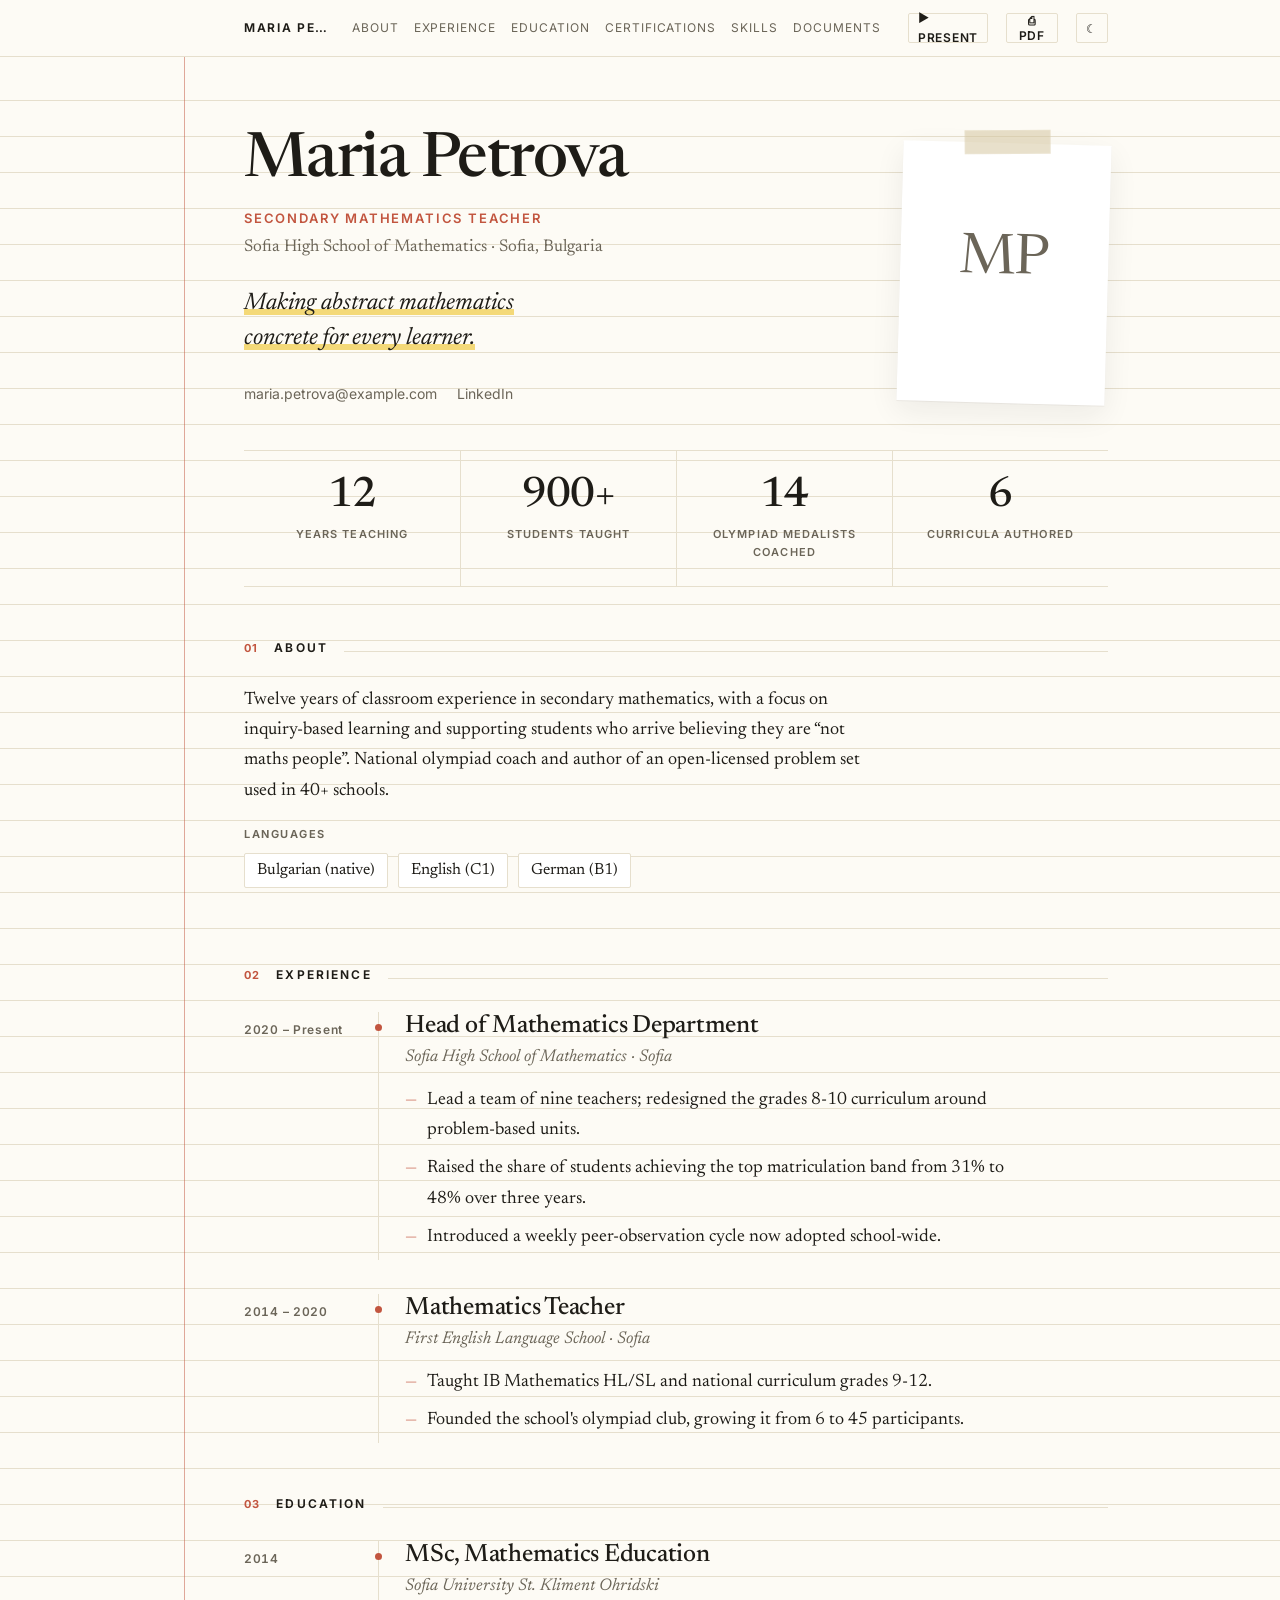
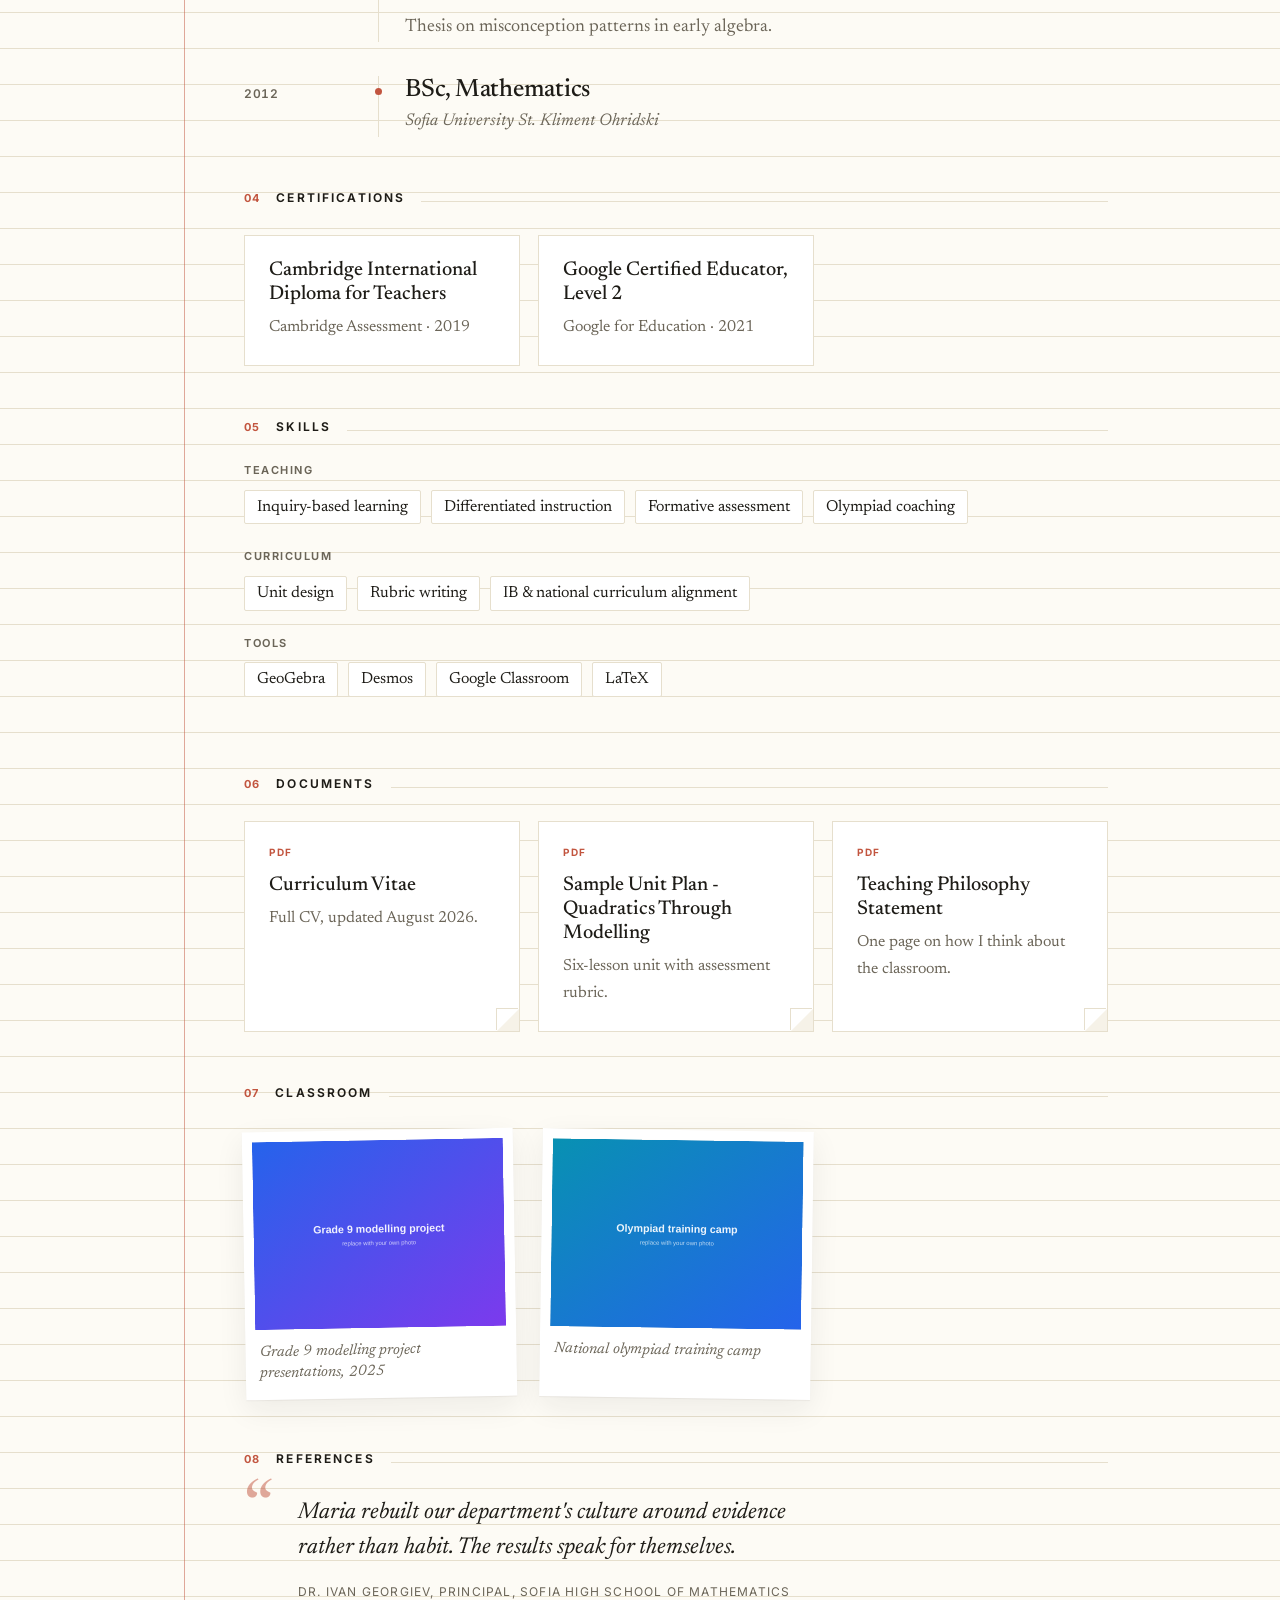
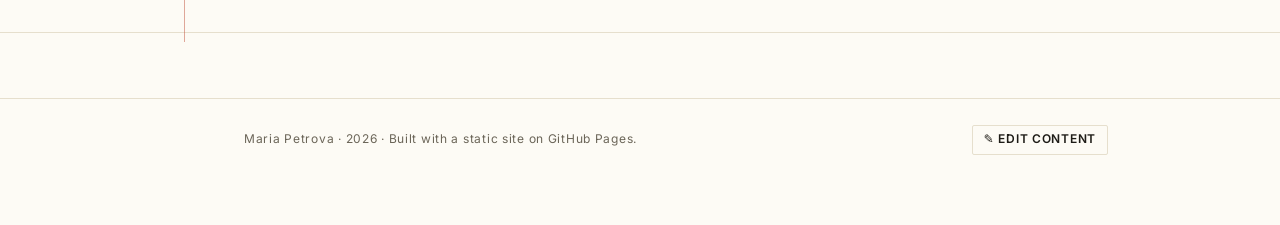
==== index.html @ be05e787 "Teaching portfolio: static site, deck, and content editor One JSON file (data/portfolio.json) drives" ====
<!doctype html>
<html lang="en">
<head>
  <meta charset="utf-8">
  <meta name="viewport" content="width=device-width, initial-scale=1">
  <title>Teaching Portfolio</title>
  <meta name="description" content="Professional teaching portfolio.">
  <link rel="preconnect" href="https://fonts.googleapis.com">
  <link rel="preconnect" href="https://fonts.gstatic.com" crossorigin>
  <link rel="stylesheet" href="https://fonts.googleapis.com/css2?family=Inter:wght@400;600;700&family=Newsreader:ital,opsz,wght@0,6..72,300..600;1,6..72,300..500&display=swap">
  <link rel="stylesheet" href="assets/css/style.css">
</head>
<body>
  <header class="topbar no-print">
    <div class="wrap">
      <span class="brand" id="brand">Portfolio</span>
      <nav id="nav"></nav>
      <a class="iconbtn" href="slides.html">▶ Present</a>
      <button class="iconbtn" id="print" type="button">⎙ PDF</button>
      <button class="iconbtn" id="theme" type="button" aria-label="Toggle theme">☾</button>
    </div>
  </header>

  <main id="main">
    <div class="hero" id="hero"></div>
    <div id="stats"></div>
    <div id="sections"></div>
  </main>

  <footer>
    <div class="wrap">
      <span id="footer-note"></span>
      <a class="iconbtn no-print" href="editor.html">✎ Edit content</a>
    </div>
  </footer>

  <script src="assets/js/data.js"></script>
  <script src="assets/js/portfolio.js"></script>
</body>
</html>
---- assets/css/style.css ----
/* ============================================================
   "Exercise book" — the visual language of a teacher's own
   materials: ruled paper, a red margin line, marginalia, and
   photographs taped in. Dark mode is the chalkboard.
   ============================================================ */

:root {
  --paper:      #fdfbf5;
  --paper-2:    #f6f2e8;
  --card:       #ffffff;
  --ink:        #1e1c17;
  --ink-soft:   #6b6558;
  --rule:       #e6dfcd;          /* faint horizontal ruling   */
  --margin:     #c2553f;          /* the red margin line       */
  --accent:     var(--user-accent, #1f5c4c);  /* pine green, for links */
  --marker:     #f6dd7d;          /* highlighter pen           */
  --marker-mix: multiply;
  --tape:       rgba(214, 199, 160, .55);
  --shadow:     0 1px 1px rgba(30, 28, 23, .05), 0 10px 30px rgba(30, 28, 23, .07);
  --maxw: 1000px;
  --gutter: 104px;   /* text starts right of the margin line */
  --rulex: 44px;     /* where the margin line sits inside the sheet */
  --serif: "Newsreader", Georgia, "Iowan Old Style", "Times New Roman", serif;
  --sans:  "Inter", ui-sans-serif, system-ui, -apple-system, "Segoe UI", Roboto, sans-serif;
}

@media (prefers-color-scheme: dark) {
  :root:not([data-theme="light"]) {
    --paper:    #191d1b;
    --paper-2:  #141816;
    --card:     #1f2422;
    --ink:      #ece7dc;
    --ink-soft: #9c9b90;
    --rule:     #2c3431;
    --margin:   #d4715c;
    --accent:   #7fc4ac;
    --marker:   #6b6132;
    --marker-mix: screen;
    --tape:     rgba(255, 255, 255, .08);
    --shadow:   0 1px 1px rgba(0, 0, 0, .4), 0 12px 34px rgba(0, 0, 0, .35);
  }
}

[data-theme="dark"] {
  --paper:    #191d1b;
  --paper-2:  #141816;
  --card:     #1f2422;
  --ink:      #ece7dc;
  --ink-soft: #9c9b90;
  --rule:     #2c3431;
  --margin:   #d4715c;
  --accent:   #7fc4ac;
  --marker:   #6b6132;
  --marker-mix: screen;
  --tape:     rgba(255, 255, 255, .08);
  --shadow:   0 1px 1px rgba(0, 0, 0, .4), 0 12px 34px rgba(0, 0, 0, .35);
}

/* ---------- base ---------- */
* { box-sizing: border-box; }
html { scroll-behavior: smooth; }
body {
  margin: 0;
  background: var(--paper);
  color: var(--ink);
  font-family: var(--serif);
  font-size: 18px;
  line-height: 1.68;
  -webkit-font-smoothing: antialiased;
}
h1, h2, h3 { margin: 0; line-height: 1.2; font-weight: 600; }
img { max-width: 100%; display: block; }

a {
  color: var(--ink);
  text-decoration: none;
  background-image: linear-gradient(var(--accent), var(--accent));
  background-size: 100% 1px;
  background-repeat: no-repeat;
  background-position: 0 100%;
  padding-bottom: 1px;
}
a:hover { background-size: 100% 2px; color: var(--accent); }

.wrap { max-width: var(--maxw); margin: 0 auto; padding: 0 32px 0 var(--gutter); }

/* small-caps label used for every piece of chrome */
.label {
  font-family: var(--sans);
  font-size: 11px; font-weight: 600;
  letter-spacing: .16em; text-transform: uppercase;
  color: var(--ink-soft);
}

/* ---------- the page is a sheet of ruled paper ---------- */
#main {
  position: relative;
  background-image: repeating-linear-gradient(
    to bottom, transparent, transparent 35px, var(--rule) 35px, var(--rule) 36px);
  background-position: 0 8px;
}
/* the red margin line, only where there is room for a margin */
#main::before {
  content: ""; position: absolute; top: 0; bottom: 0;
  left: calc(50% - var(--maxw) / 2 + var(--rulex));
  width: 1px; background: var(--margin); opacity: .5;
}
/* Once the sheet fills the window the line is measured from the window edge. */
@media (max-width: 1064px) {
  :root { --gutter: 76px; --rulex: 26px; }
  #main::before { left: var(--rulex); }
}
@media (max-width: 720px) {
  :root { --gutter: 22px; }
  #main::before { display: none; }
}

/* ---------- top bar ---------- */
.topbar {
  position: sticky; top: 0; z-index: 20;
  background: color-mix(in srgb, var(--paper) 90%, transparent);
  backdrop-filter: saturate(160%) blur(8px);
  border-bottom: 1px solid var(--rule);
}
.topbar .wrap { display: flex; align-items: center; gap: 18px; height: 56px; }
.topbar .brand {
  font-family: var(--sans); font-size: 12px; font-weight: 650;
  letter-spacing: .14em; text-transform: uppercase;
  margin-right: auto; white-space: nowrap; overflow: hidden; text-overflow: ellipsis;
}
.topbar nav { display: flex; gap: 15px; flex-wrap: nowrap; min-width: 0; overflow: hidden; }
.topbar nav a {
  font-family: var(--sans); font-size: 12px; letter-spacing: .08em;
  text-transform: uppercase; color: var(--ink-soft);
  background: none; padding: 0;
}
.topbar nav a:hover { color: var(--ink); box-shadow: inset 0 -1px 0 var(--margin); }

.iconbtn {
  font-family: var(--sans); font-size: 12px; letter-spacing: .06em;
  text-transform: uppercase; font-weight: 600;
  color: var(--ink); background: transparent;
  border: 1px solid var(--rule); border-radius: 2px;
  height: 30px; min-width: 30px; padding: 0 11px;
  cursor: pointer; display: inline-flex; align-items: center; justify-content: center; gap: 6px;
}
.iconbtn:hover { border-color: var(--margin); color: var(--margin); background: transparent; }

/* ---------- hero ---------- */
.hero { padding: 72px 0 44px; }
.hero-grid { display: grid; grid-template-columns: 1fr 208px; gap: 48px; align-items: start; }

/* the photograph is taped onto the page */
.taped { position: relative; margin-top: 14px; transform: rotate(1.6deg); }
.taped::before {
  content: ""; position: absolute; top: -13px; left: 50%; transform: translateX(-50%) rotate(-2deg);
  width: 86px; height: 24px; background: var(--tape);
  box-shadow: inset 0 0 0 1px rgba(255, 255, 255, .12);
}
.taped img, .taped .placeholder {
  width: 100%; aspect-ratio: 4/5; object-fit: cover;
  background: var(--card); padding: 9px 9px 34px;
  box-shadow: var(--shadow);
}
.taped .placeholder {
  display: grid; place-items: center;
  font-family: var(--serif); font-size: 56px; color: var(--ink-soft);
}

.hero h1 {
  font-size: clamp(40px, 6vw, 62px); font-weight: 500;
  letter-spacing: -.02em; line-height: 1.05;
}
.hero .role {
  font-family: var(--sans); font-size: 13px; font-weight: 600;
  letter-spacing: .14em; text-transform: uppercase;
  color: var(--margin); margin-top: 14px;
}
.hero .meta { color: var(--ink-soft); font-size: 17px; margin-top: 4px; }
.hero .tagline {
  font-size: 24px; font-style: italic; line-height: 1.45;
  margin: 24px 0 0; max-width: 26ch;
}
.hero .tagline em, .marker {
  font-style: inherit;
  background: linear-gradient(var(--marker), var(--marker));
  background-size: 100% .62em; background-repeat: no-repeat; background-position: 0 .72em;
  mix-blend-mode: var(--marker-mix);
}
.hero .contact { display: flex; flex-wrap: wrap; gap: 8px 20px; margin-top: 26px; }
.chip { font-family: var(--sans); font-size: 14px; color: var(--ink-soft); background: none; padding: 0; }
.chip:hover { color: var(--accent); box-shadow: inset 0 -1px 0 var(--accent); }

/* ---------- gradebook numbers ---------- */
.stats {
  display: grid; grid-template-columns: repeat(auto-fit, minmax(150px, 1fr));
  gap: 0; border-top: 1px solid var(--rule); border-bottom: 1px solid var(--rule);
  margin-bottom: 8px;
}
.stat { padding: 24px 18px; text-align: center; border-left: 1px solid var(--rule); }
.stat:first-child { border-left: 0; }
.stat b {
  display: block; font-size: 42px; font-weight: 500; line-height: 1;
  font-variant-numeric: lining-nums; letter-spacing: -.02em;
}
.stat span {
  display: block; margin-top: 8px;
  font-family: var(--sans); font-size: 11px; font-weight: 600;
  letter-spacing: .1em; text-transform: uppercase; color: var(--ink-soft);
}

/* ---------- sections, numbered like a syllabus ---------- */
section { padding: 46px 0 8px; }
h2.sec { display: flex; align-items: baseline; gap: 16px; margin-bottom: 30px; }
h2.sec .num {
  font-family: var(--sans); font-size: 11px; font-weight: 700;
  letter-spacing: .1em; color: var(--margin);
}
h2.sec .lbl {
  font-family: var(--sans); font-size: 12px; font-weight: 650;
  letter-spacing: .18em; text-transform: uppercase; color: var(--ink);
}
h2.sec::after { content: ""; flex: 1; height: 1px; background: var(--rule); }

.prose p { margin: 0 0 16px; max-width: 62ch; }

/* ---------- timeline ---------- */
.timeline { display: grid; gap: 34px; }
.entry { display: grid; grid-template-columns: 108px 1fr; gap: 26px; }
.entry .when {
  font-family: var(--sans); font-size: 12px; font-weight: 600; letter-spacing: .06em;
  color: var(--ink-soft); padding-top: 8px; font-variant-numeric: tabular-nums;
}
.entry .what { border-left: 1px solid var(--rule); padding-left: 26px; position: relative; }
.entry .what::before {
  content: ""; position: absolute; left: -4px; top: 12px;
  width: 7px; height: 7px; border-radius: 50%; background: var(--margin);
}
.entry h3 { font-size: 25px; font-weight: 500; letter-spacing: -.01em; }
.entry .org { font-style: italic; color: var(--ink-soft); font-size: 17px; margin-top: 2px; }
.entry ul { margin: 12px 0 0; padding-left: 0; list-style: none; }
.entry li { position: relative; padding-left: 22px; margin-bottom: 8px; max-width: 60ch; }
.entry li::before {
  content: "—"; position: absolute; left: 0; color: var(--margin); opacity: .75;
}

/* ---------- cards: handouts with a folded corner ---------- */
.cards { display: grid; grid-template-columns: repeat(auto-fill, minmax(258px, 1fr)); gap: 18px; }
.card {
  position: relative; display: block; padding: 22px 24px 24px;
  background: var(--card); border: 1px solid var(--rule);
  box-shadow: none; transition: transform .18s ease, box-shadow .18s ease;
}
a.card { background-image: none; }
a.card:hover { transform: translateY(-3px); box-shadow: var(--shadow); color: inherit; }
a.card::after {
  content: ""; position: absolute; right: 0; bottom: 0;
  border: 11px solid transparent;
  border-right-color: var(--paper-2); border-bottom-color: var(--paper-2);
  box-shadow: -1px -1px 0 var(--rule);
}
.card h3 { font-size: 20px; font-weight: 500; }
.card p { margin: 8px 0 0; color: var(--ink-soft); font-size: 16px; }
.card .tag {
  display: block; margin-bottom: 12px;
  font-family: var(--sans); font-size: 10px; font-weight: 700;
  letter-spacing: .16em; text-transform: uppercase; color: var(--margin);
}

/* ---------- skills: index-card tags ---------- */
.skillgroup { margin-bottom: 26px; }
.skillgroup h3 {
  font-family: var(--sans); font-size: 11px; font-weight: 650;
  letter-spacing: .14em; text-transform: uppercase; color: var(--ink-soft);
  margin-bottom: 12px;
}
.pills { display: flex; flex-wrap: wrap; gap: 8px 10px; }
.pill {
  font-size: 16px; padding: 3px 12px;
  border: 1px solid var(--rule); border-radius: 2px; background: var(--card);
}

/* ---------- gallery: photographs on the page ---------- */
.gallery { display: grid; grid-template-columns: repeat(auto-fill, minmax(250px, 1fr)); gap: 34px 26px; }
.gallery figure { margin: 0; background: var(--card); padding: 10px 10px 0; box-shadow: var(--shadow); }
.gallery figure:nth-child(odd)  { transform: rotate(-1deg); }
.gallery figure:nth-child(even) { transform: rotate(.8deg); }
.gallery img { aspect-ratio: 4/3; object-fit: cover; width: 100%; background: var(--paper-2); }
.gallery figcaption {
  font-size: 15px; font-style: italic; color: var(--ink-soft);
  padding: 12px 4px 16px; line-height: 1.4;
}

/* ---------- pull quote ---------- */
blockquote { margin: 0 0 26px; padding-left: 54px; position: relative; max-width: 60ch; }
blockquote::before {
  content: "“"; position: absolute; left: 0; top: -18px;
  font-size: 74px; line-height: 1; color: var(--margin); opacity: .5;
}
blockquote p { font-size: 23px; font-style: italic; line-height: 1.5; margin: 0 0 12px; }
blockquote cite {
  font-style: normal; font-family: var(--sans); font-size: 12px;
  letter-spacing: .1em; text-transform: uppercase; color: var(--ink-soft);
}

/* ---------- footer ---------- */
footer { border-top: 1px solid var(--rule); margin-top: 56px; padding: 26px 0 70px; }
footer .wrap {
  display: flex; flex-wrap: wrap; gap: 14px; align-items: center; justify-content: space-between;
  font-family: var(--sans); font-size: 12px; letter-spacing: .06em; color: var(--ink-soft);
}

.status { padding: 90px 32px; text-align: center; color: var(--ink-soft); max-width: 60ch; margin: 0 auto; }
.status code { font-family: ui-monospace, Menlo, monospace; font-size: .9em; background: var(--paper-2); padding: 2px 6px; }

/* ---------- responsive ---------- */
@media (max-width: 1010px) { .topbar nav { display: none; } }
@media (max-width: 760px) {
  body { font-size: 17px; }
  .hero-grid { grid-template-columns: 1fr; gap: 30px; }
  .taped { max-width: 210px; }
  .entry { grid-template-columns: 1fr; gap: 8px; }
  .entry .what { border-left: 0; padding-left: 0; }
  .entry .what::before { display: none; }
  .wrap { padding: 0 22px; }
  .taped { margin-left: 0; }
}

/* ---------- print ---------- */
@media print {
  :root {
    --paper: #fff; --paper-2: #fff; --card: #fff; --ink: #000; --ink-soft: #444;
    --rule: #ccc; --margin: #999; --shadow: none; --tape: transparent;
  }
  .topbar, .gallery, footer .iconbtn, .no-print { display: none !important; }
  body { font-size: 10.5pt; }
  #main { background-image: none; }
  #main::before { display: none; }
  .taped { transform: none; }
  section { page-break-inside: avoid; padding: 14px 0; }
  .wrap { max-width: none; padding: 0; }
}
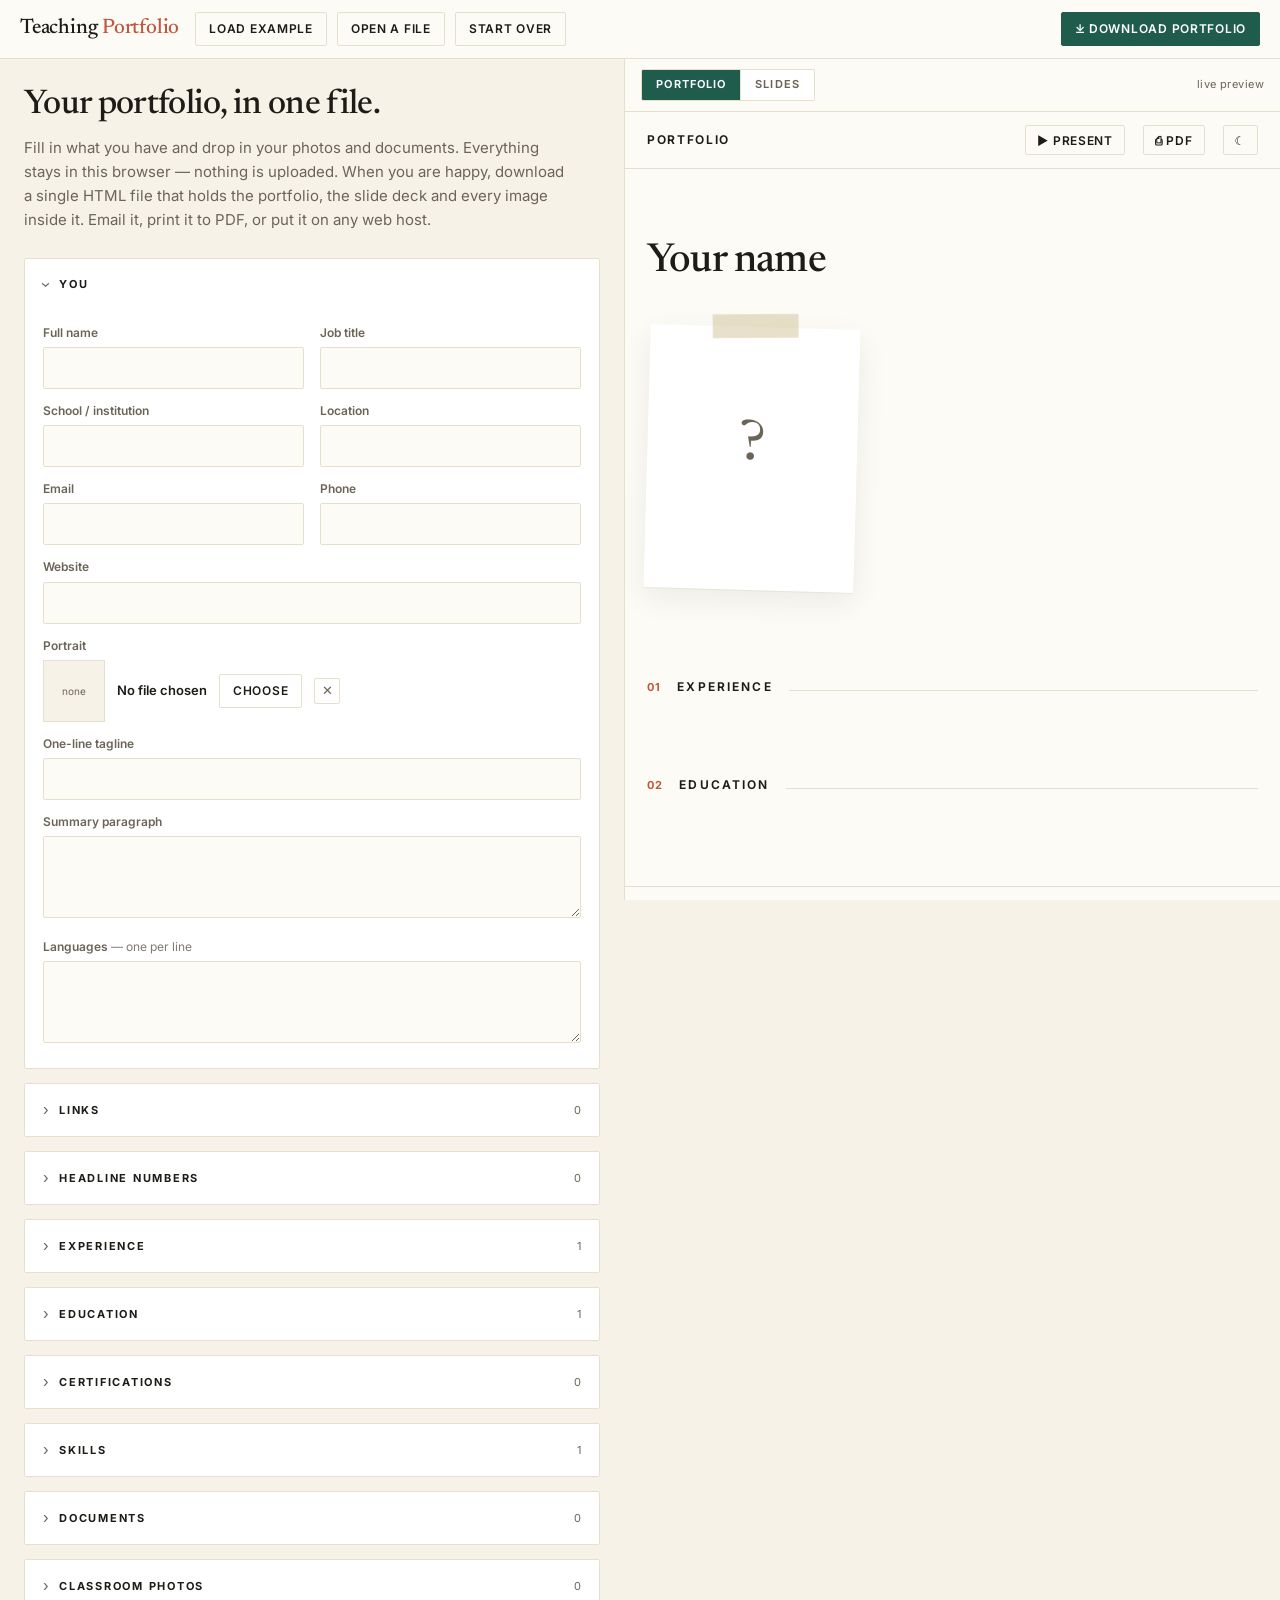
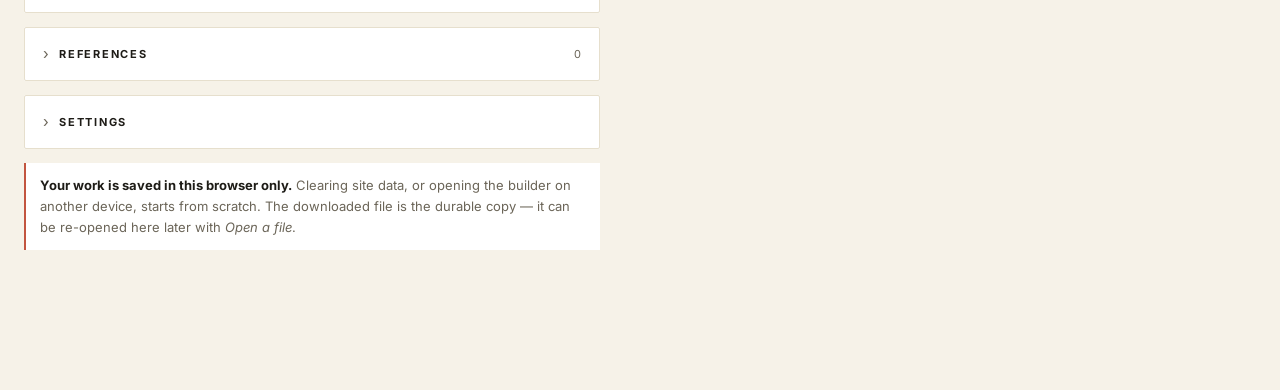
==== commit a899784d: "Turn the site into the builder: files in, one portfolio file out The repository used to hold one tea" ====
--- a/index.html
+++ b/index.html
@@ -3,38 +3,60 @@
 <head>
   <meta charset="utf-8">
   <meta name="viewport" content="width=device-width, initial-scale=1">
-  <title>Teaching Portfolio</title>
-  <meta name="description" content="Professional teaching portfolio.">
+  <title>Teaching Portfolio Builder</title>
+  <meta name="description" content="Enter your details, drop in your photos and documents, and download a finished teaching portfolio as one file. Nothing is uploaded anywhere.">
   <link rel="preconnect" href="https://fonts.googleapis.com">
   <link rel="preconnect" href="https://fonts.gstatic.com" crossorigin>
   <link rel="stylesheet" href="https://fonts.googleapis.com/css2?family=Inter:wght@400;600;700&family=Newsreader:ital,opsz,wght@0,6..72,300..600;1,6..72,300..500&display=swap">
-  <link rel="stylesheet" href="assets/css/style.css">
+  <link rel="stylesheet" href="assets/css/app.css">
 </head>
 <body>
-  <header class="topbar no-print">
-    <div class="wrap">
-      <span class="brand" id="brand">Portfolio</span>
-      <nav id="nav"></nav>
-      <a class="iconbtn" href="slides.html">▶ Present</a>
-      <button class="iconbtn" id="print" type="button">⎙ PDF</button>
-      <button class="iconbtn" id="theme" type="button" aria-label="Toggle theme">☾</button>
+
+<header class="appbar">
+  <span class="logo">Teaching <b>Portfolio</b></span>
+  <button class="btn ghost" id="example" type="button">Load example</button>
+  <label class="btn ghost" style="margin:0">
+    Open a file<input type="file" id="open" accept=".html,text/html" hidden>
+  </label>
+  <button class="btn ghost" id="reset" type="button">Start over</button>
+  <span class="spacer"></span>
+  <span class="size" id="size"></span>
+  <button class="btn primary" id="download" type="button">⤓ Download portfolio</button>
+</header>
+
+<div class="shell">
+  <div class="pane-form">
+    <div class="intro">
+      <h1>Your portfolio, in one file.</h1>
+      <p>Fill in what you have and drop in your photos and documents. Everything stays in this
+      browser — nothing is uploaded. When you are happy, download a single HTML file that holds
+      the portfolio, the slide deck and every image inside it. Email it, print it to PDF, or put
+      it on any web host.</p>
     </div>
-  </header>
+    <div id="form"></div>
+    <div class="warn">
+      <b>Your work is saved in this browser only.</b> Clearing site data, or opening the builder on
+      another device, starts from scratch. The downloaded file is the durable copy — it can be
+      re-opened here later with <em>Open a file</em>.
+    </div>
+  </div>
 
-  <main id="main">
-    <div class="hero" id="hero"></div>
-    <div id="stats"></div>
-    <div id="sections"></div>
-  </main>
+  <div class="pane-view">
+    <div class="view-head">
+      <div class="tabs" role="tablist">
+        <button id="tab-portfolio" role="tab" aria-selected="true" type="button">Portfolio</button>
+        <button id="tab-slides" role="tab" aria-selected="false" type="button">Slides</button>
+      </div>
+      <span class="note" id="viewnote">live preview</span>
+    </div>
+    <iframe id="preview" title="Portfolio preview"></iframe>
+  </div>
+</div>
 
-  <footer>
-    <div class="wrap">
-      <span id="footer-note"></span>
-      <a class="iconbtn no-print" href="editor.html">✎ Edit content</a>
-    </div>
-  </footer>
+<div class="toast" id="toast"></div>
 
-  <script src="assets/js/data.js"></script>
-  <script src="assets/js/portfolio.js"></script>
+<script src="assets/js/media.js"></script>
+<script src="assets/js/render.js"></script>
+<script src="assets/js/app.js"></script>
 </body>
 </html>
--- a/assets/css/app.css
+++ b/assets/css/app.css
@@ -0,0 +1,163 @@
+/* The builder's own chrome. The portfolio itself is styled by viewer.css
+   and rendered inside an iframe, so the two never collide. */
+
+:root {
+  --paper:    #fdfbf5;
+  --paper-2:  #f6f2e8;
+  --card:     #ffffff;
+  --ink:      #1e1c17;
+  --ink-soft: #6b6558;
+  --rule:     #e6dfcd;
+  --margin:   #c2553f;
+  --accent:   #1f5c4c;
+  --shadow:   0 1px 1px rgba(30,28,23,.05), 0 10px 30px rgba(30,28,23,.07);
+  --serif: "Newsreader", Georgia, "Times New Roman", serif;
+  --sans:  "Inter", ui-sans-serif, system-ui, -apple-system, "Segoe UI", Roboto, sans-serif;
+}
+
+* { box-sizing: border-box; }
+body {
+  margin: 0; background: var(--paper-2); color: var(--ink);
+  font-family: var(--sans); font-size: 15px; line-height: 1.6;
+  -webkit-font-smoothing: antialiased;
+}
+h1, h2, h3 { margin: 0; line-height: 1.2; }
+button, input, textarea { font: inherit; color: inherit; }
+
+/* ---------- top bar ---------- */
+.appbar {
+  position: sticky; top: 0; z-index: 30;
+  display: flex; align-items: center; gap: 10px;
+  padding: 12px 20px; background: var(--paper);
+  border-bottom: 1px solid var(--rule);
+}
+.appbar .logo {
+  font-family: var(--serif); font-size: 21px; font-weight: 500;
+  letter-spacing: -.01em; margin-right: 6px; white-space: nowrap;
+}
+.appbar .logo b { color: var(--margin); font-weight: 500; }
+.appbar .spacer { flex: 1; }
+.appbar .size { font-size: 12px; color: var(--ink-soft); font-variant-numeric: tabular-nums; }
+
+.btn {
+  border: 1px solid var(--rule); background: var(--card); color: var(--ink);
+  border-radius: 2px; height: 34px; padding: 0 13px; cursor: pointer;
+  font-size: 12px; font-weight: 600; letter-spacing: .06em; text-transform: uppercase;
+  display: inline-flex; align-items: center; gap: 7px; white-space: nowrap;
+}
+.btn:hover { border-color: var(--margin); color: var(--margin); }
+.btn.primary { background: var(--accent); border-color: var(--accent); color: #fff; }
+.btn.primary:hover { filter: brightness(1.1); color: #fff; }
+.btn:disabled { opacity: .45; cursor: default; }
+.btn.ghost { background: transparent; }
+
+/* ---------- two-column shell ---------- */
+.shell { display: grid; grid-template-columns: minmax(0, 1fr) minmax(0, 1.05fr); align-items: start; }
+.pane-form { padding: 26px 24px 140px; min-width: 0; }
+.pane-view {
+  position: sticky; top: 59px; height: calc(100vh - 59px);
+  border-left: 1px solid var(--rule); background: var(--paper);
+  display: flex; flex-direction: column; min-width: 0;
+}
+
+.intro { max-width: 60ch; margin-bottom: 26px; }
+.intro h1 { font-family: var(--serif); font-size: 34px; font-weight: 500; letter-spacing: -.02em; }
+.intro p { color: var(--ink-soft); margin: 10px 0 0; }
+
+/* ---------- form ---------- */
+fieldset {
+  border: 1px solid var(--rule); background: var(--card);
+  border-radius: 2px; padding: 0; margin: 0 0 14px;
+}
+legend { display: none; }
+.fs-head {
+  display: flex; align-items: center; gap: 10px; width: 100%;
+  padding: 14px 18px; background: none; border: 0; cursor: pointer; text-align: left;
+}
+.fs-head .name {
+  font-size: 11px; font-weight: 700; letter-spacing: .16em; text-transform: uppercase;
+}
+.fs-head .count { font-size: 11px; color: var(--ink-soft); margin-left: auto; }
+.fs-head .caret { color: var(--ink-soft); transition: transform .15s; }
+fieldset[open] .fs-head .caret { transform: rotate(90deg); }
+.fs-body { padding: 0 18px 18px; display: none; }
+fieldset[open] .fs-body { display: block; }
+
+label { display: block; font-size: 12px; font-weight: 600; color: var(--ink-soft); margin: 12px 0 5px; }
+label .hint { font-weight: 400; text-transform: none; opacity: .85; }
+input[type=text], textarea {
+  width: 100%; font-size: 15px; background: var(--paper);
+  border: 1px solid var(--rule); border-radius: 2px; padding: 8px 11px;
+}
+input[type=color] { width: 100%; height: 38px; padding: 3px; background: var(--paper); border: 1px solid var(--rule); }
+textarea { min-height: 82px; resize: vertical; line-height: 1.5; }
+input:focus, textarea:focus { outline: 2px solid color-mix(in srgb, var(--accent) 45%, transparent); outline-offset: 1px; }
+.row2 { display: grid; grid-template-columns: 1fr 1fr; gap: 0 16px; }
+.full { grid-column: 1 / -1; }
+
+.item { border: 1px solid var(--rule); border-radius: 2px; padding: 8px 14px 16px; margin: 12px 0; background: var(--paper); }
+.item-bar { display: flex; align-items: center; gap: 5px; }
+.item-bar strong { font-size: 11px; font-weight: 700; letter-spacing: .12em; text-transform: uppercase; color: var(--ink-soft); margin-right: auto; }
+.mini {
+  border: 1px solid var(--rule); background: var(--card); color: var(--ink-soft);
+  border-radius: 2px; width: 26px; height: 26px; cursor: pointer; line-height: 1; font-size: 13px;
+}
+.mini:hover { color: var(--ink); border-color: var(--margin); }
+.mini.danger:hover { color: var(--margin); }
+
+/* ---------- file pickers ---------- */
+.filefield { display: flex; align-items: center; gap: 12px; margin-top: 5px; }
+.thumb {
+  width: 62px; height: 62px; flex: none; object-fit: cover;
+  border: 1px solid var(--rule); background: var(--paper-2);
+  display: grid; place-items: center; font-size: 10px; color: var(--ink-soft); text-align: center;
+}
+.filefield .meta { min-width: 0; font-size: 12px; color: var(--ink-soft); }
+.filefield .meta b { display: block; font-weight: 600; color: var(--ink); font-size: 13px;
+  overflow: hidden; text-overflow: ellipsis; white-space: nowrap; }
+
+.drop {
+  border: 1px dashed var(--rule); border-radius: 2px; padding: 20px;
+  text-align: center; color: var(--ink-soft); font-size: 13px; margin-top: 12px;
+  background: var(--paper); cursor: pointer;
+}
+.drop:hover, .drop.over { border-color: var(--margin); color: var(--margin); background: var(--card); }
+.drop b { display: block; color: var(--ink); font-size: 14px; margin-bottom: 3px; }
+
+/* ---------- preview ---------- */
+.view-head {
+  display: flex; align-items: center; gap: 8px;
+  padding: 10px 16px; border-bottom: 1px solid var(--rule);
+}
+.tabs { display: flex; border: 1px solid var(--rule); border-radius: 2px; overflow: hidden; }
+.tabs button {
+  border: 0; background: var(--card); padding: 6px 14px; cursor: pointer;
+  font-size: 11px; font-weight: 650; letter-spacing: .1em; text-transform: uppercase; color: var(--ink-soft);
+}
+.tabs button + button { border-left: 1px solid var(--rule); }
+.tabs button[aria-selected="true"] { background: var(--accent); color: #fff; }
+.view-head .note { margin-left: auto; font-size: 11px; color: var(--ink-soft); letter-spacing: .04em; }
+
+#preview { flex: 1; width: 100%; border: 0; background: var(--paper); }
+
+.warn {
+  margin: 14px 0 0; padding: 12px 14px; font-size: 13px;
+  border-left: 2px solid var(--margin); background: var(--card); color: var(--ink-soft);
+}
+.warn b { color: var(--ink); }
+
+.toast {
+  position: fixed; left: 50%; bottom: 24px; transform: translateX(-50%);
+  background: var(--ink); color: var(--paper); padding: 10px 18px; border-radius: 2px;
+  font-size: 13px; z-index: 60; box-shadow: var(--shadow);
+  opacity: 0; pointer-events: none; transition: opacity .2s;
+}
+.toast.show { opacity: 1; }
+
+/* ---------- narrow ---------- */
+@media (max-width: 1000px) {
+  .shell { grid-template-columns: 1fr; }
+  .pane-view { position: static; height: 78vh; border-left: 0; border-top: 1px solid var(--rule); }
+  .appbar { flex-wrap: wrap; }
+  .appbar .size { width: 100%; }
+}
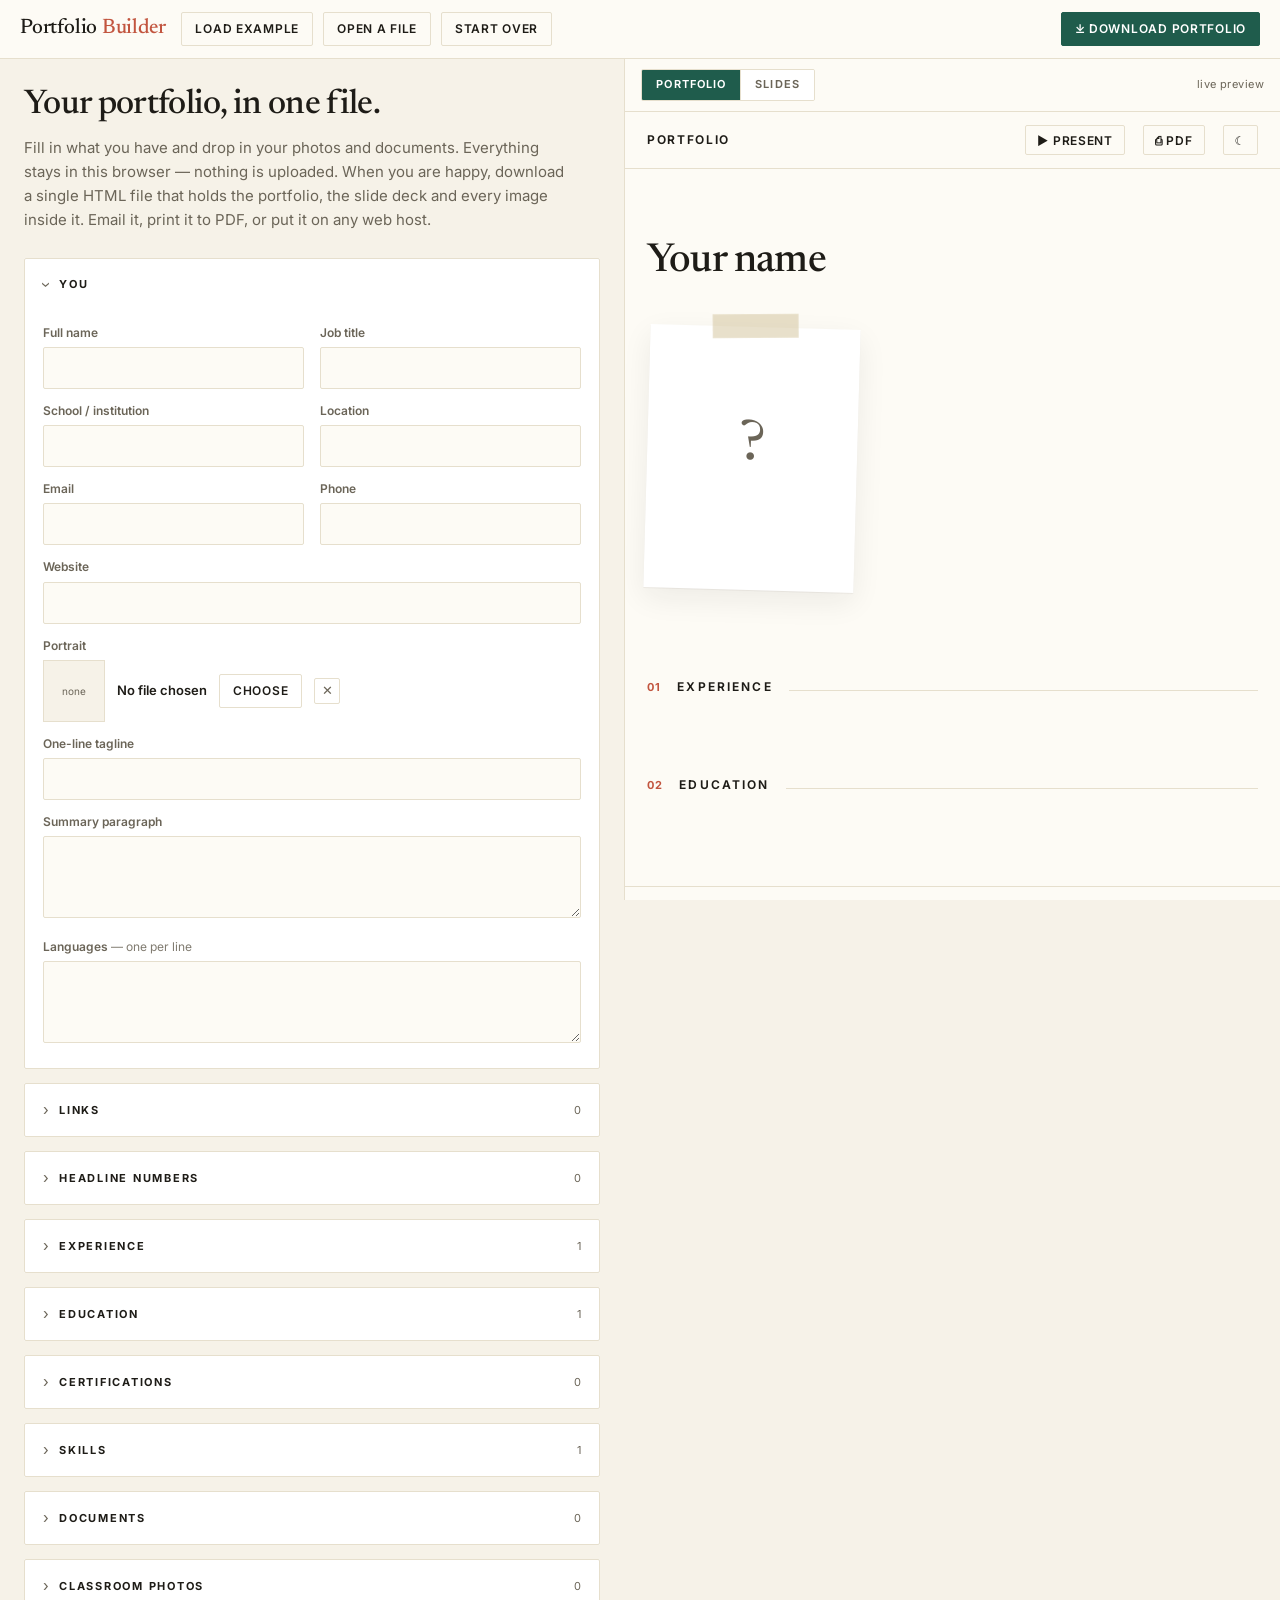
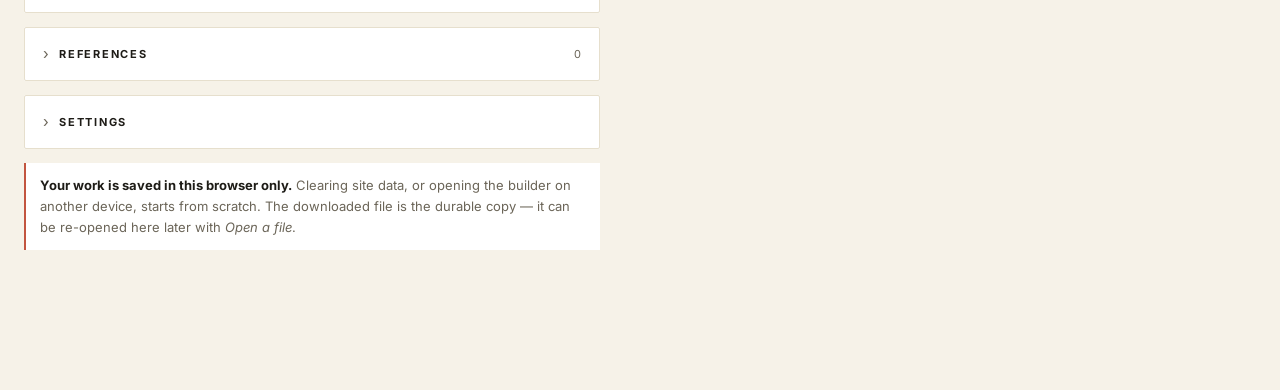
==== commit 661bb58f: "Name the app Portfolio Builder in the UI Tab title and wordmark only; the copy, the example and the " ====
--- a/index.html
+++ b/index.html
@@ -3,7 +3,7 @@
 <head>
   <meta charset="utf-8">
   <meta name="viewport" content="width=device-width, initial-scale=1">
-  <title>Teaching Portfolio Builder</title>
+  <title>Portfolio Builder</title>
   <meta name="description" content="Enter your details, drop in your photos and documents, and download a finished teaching portfolio as one file. Nothing is uploaded anywhere.">
   <link rel="preconnect" href="https://fonts.googleapis.com">
   <link rel="preconnect" href="https://fonts.gstatic.com" crossorigin>
@@ -13,7 +13,7 @@
 <body>
 
 <header class="appbar">
-  <span class="logo">Teaching <b>Portfolio</b></span>
+  <span class="logo">Portfolio <b>Builder</b></span>
   <button class="btn ghost" id="example" type="button">Load example</button>
   <label class="btn ghost" style="margin:0">
     Open a file<input type="file" id="open" accept=".html,text/html" hidden>
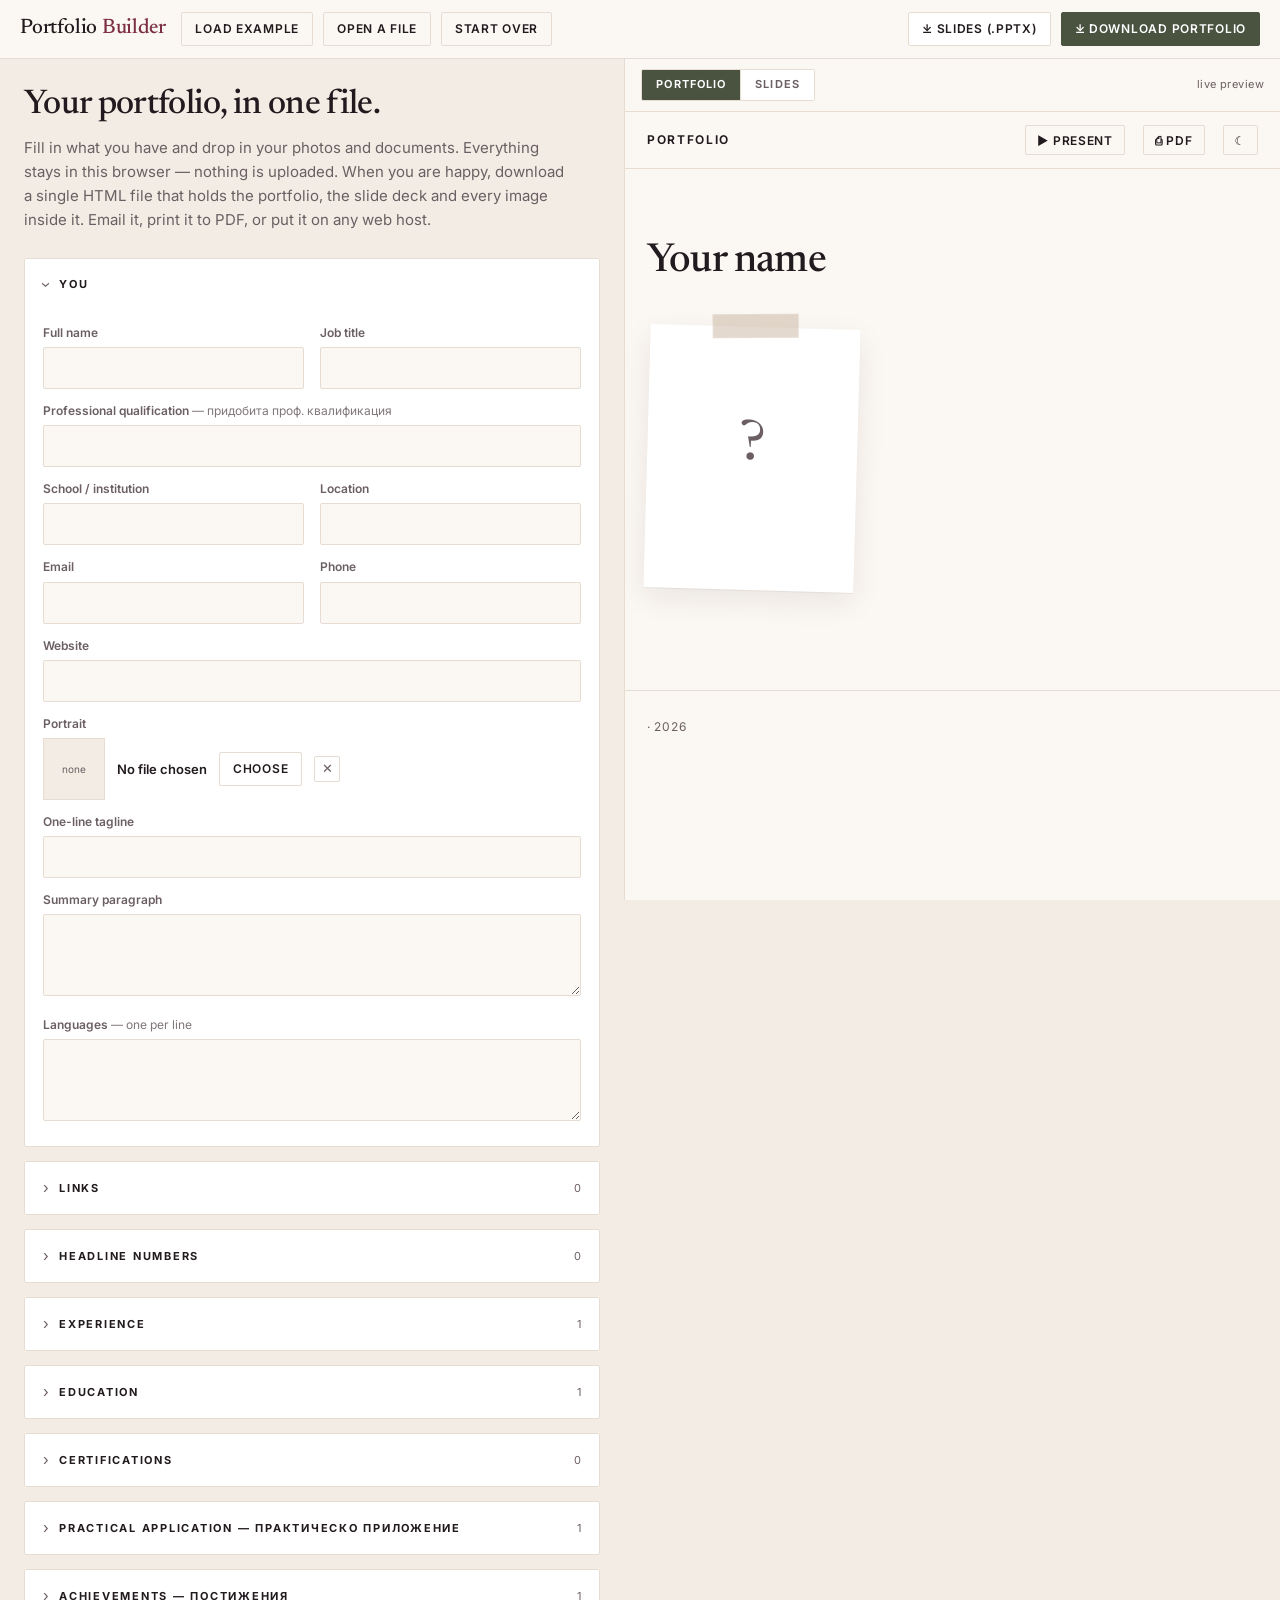
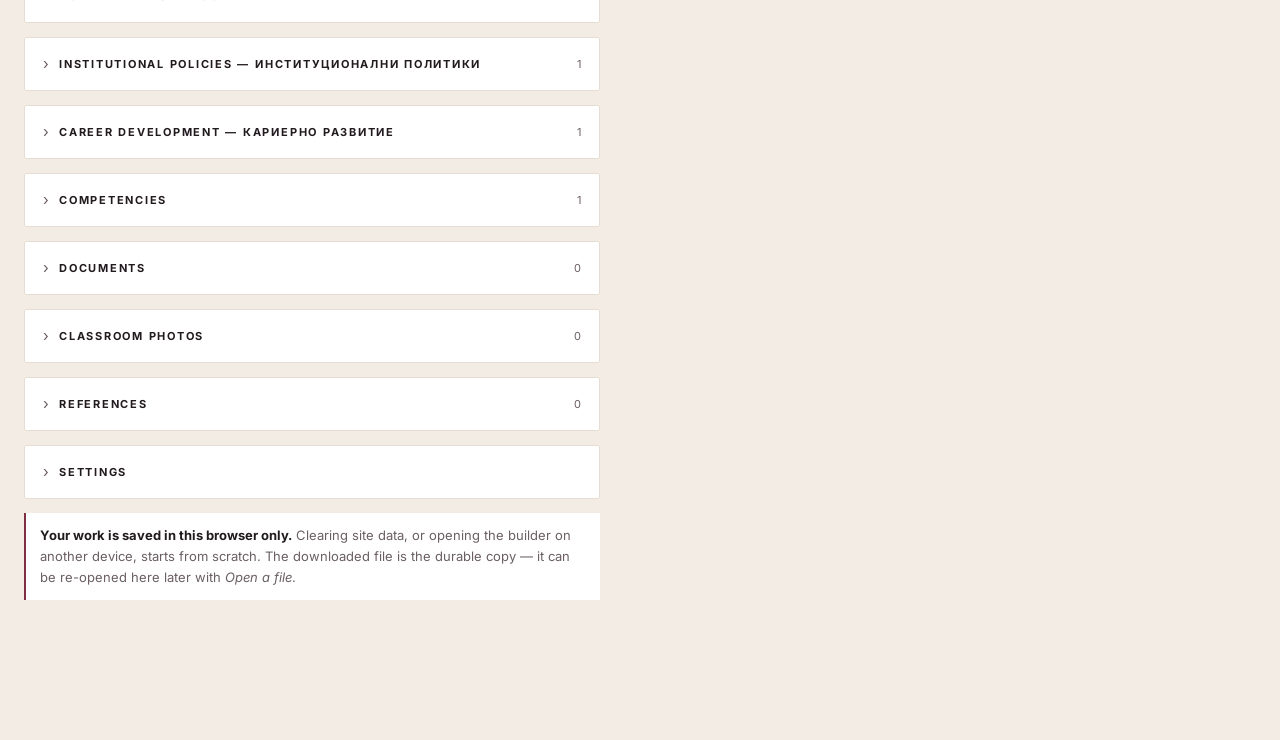
==== commit 91a91bff: "Export a .pptx for Google Slides Google Slides imports no format that helps here except PowerPoint, " ====
--- a/index.html
+++ b/index.html
@@ -21,6 +21,7 @@
   <button class="btn ghost" id="reset" type="button">Start over</button>
   <span class="spacer"></span>
   <span class="size" id="size"></span>
+  <button class="btn" id="pptx" type="button" title="A .pptx that Google Slides imports">⤓ Slides (.pptx)</button>
   <button class="btn primary" id="download" type="button">⤓ Download portfolio</button>
 </header>
 
@@ -57,6 +58,7 @@
 
 <script src="assets/js/media.js"></script>
 <script src="assets/js/render.js"></script>
+<script src="assets/js/pptx.js"></script>
 <script src="assets/js/app.js"></script>
 </body>
 </html>
--- a/assets/css/app.css
+++ b/assets/css/app.css
@@ -2,15 +2,15 @@
    and rendered inside an iframe, so the two never collide. */
 
 :root {
-  --paper:    #fdfbf5;
-  --paper-2:  #f6f2e8;
+  --paper:    #fbf7f2;
+  --paper-2:  #f3ece4;
   --card:     #ffffff;
-  --ink:      #1e1c17;
-  --ink-soft: #6b6558;
-  --rule:     #e6dfcd;
-  --margin:   #c2553f;
-  --accent:   #1f5c4c;
-  --shadow:   0 1px 1px rgba(30,28,23,.05), 0 10px 30px rgba(30,28,23,.07);
+  --ink:      #211a1e;
+  --ink-soft: #6b5f63;
+  --rule:     #e6dcd2;
+  --margin:   #7d2f42;
+  --accent:   #4a5240;
+  --shadow:   0 1px 1px rgba(33,26,30,.05), 0 10px 30px rgba(33,26,30,.08);
   --serif: "Newsreader", Georgia, "Times New Roman", serif;
   --sans:  "Inter", ui-sans-serif, system-ui, -apple-system, "Segoe UI", Roboto, sans-serif;
 }
@@ -85,13 +85,13 @@
 
 label { display: block; font-size: 12px; font-weight: 600; color: var(--ink-soft); margin: 12px 0 5px; }
 label .hint { font-weight: 400; text-transform: none; opacity: .85; }
-input[type=text], textarea {
+input[type=text], textarea, select {
   width: 100%; font-size: 15px; background: var(--paper);
   border: 1px solid var(--rule); border-radius: 2px; padding: 8px 11px;
 }
 input[type=color] { width: 100%; height: 38px; padding: 3px; background: var(--paper); border: 1px solid var(--rule); }
 textarea { min-height: 82px; resize: vertical; line-height: 1.5; }
-input:focus, textarea:focus { outline: 2px solid color-mix(in srgb, var(--accent) 45%, transparent); outline-offset: 1px; }
+input:focus, textarea:focus, select:focus { outline: 2px solid color-mix(in srgb, var(--accent) 45%, transparent); outline-offset: 1px; }
 .row2 { display: grid; grid-template-columns: 1fr 1fr; gap: 0 16px; }
 .full { grid-column: 1 / -1; }
 
